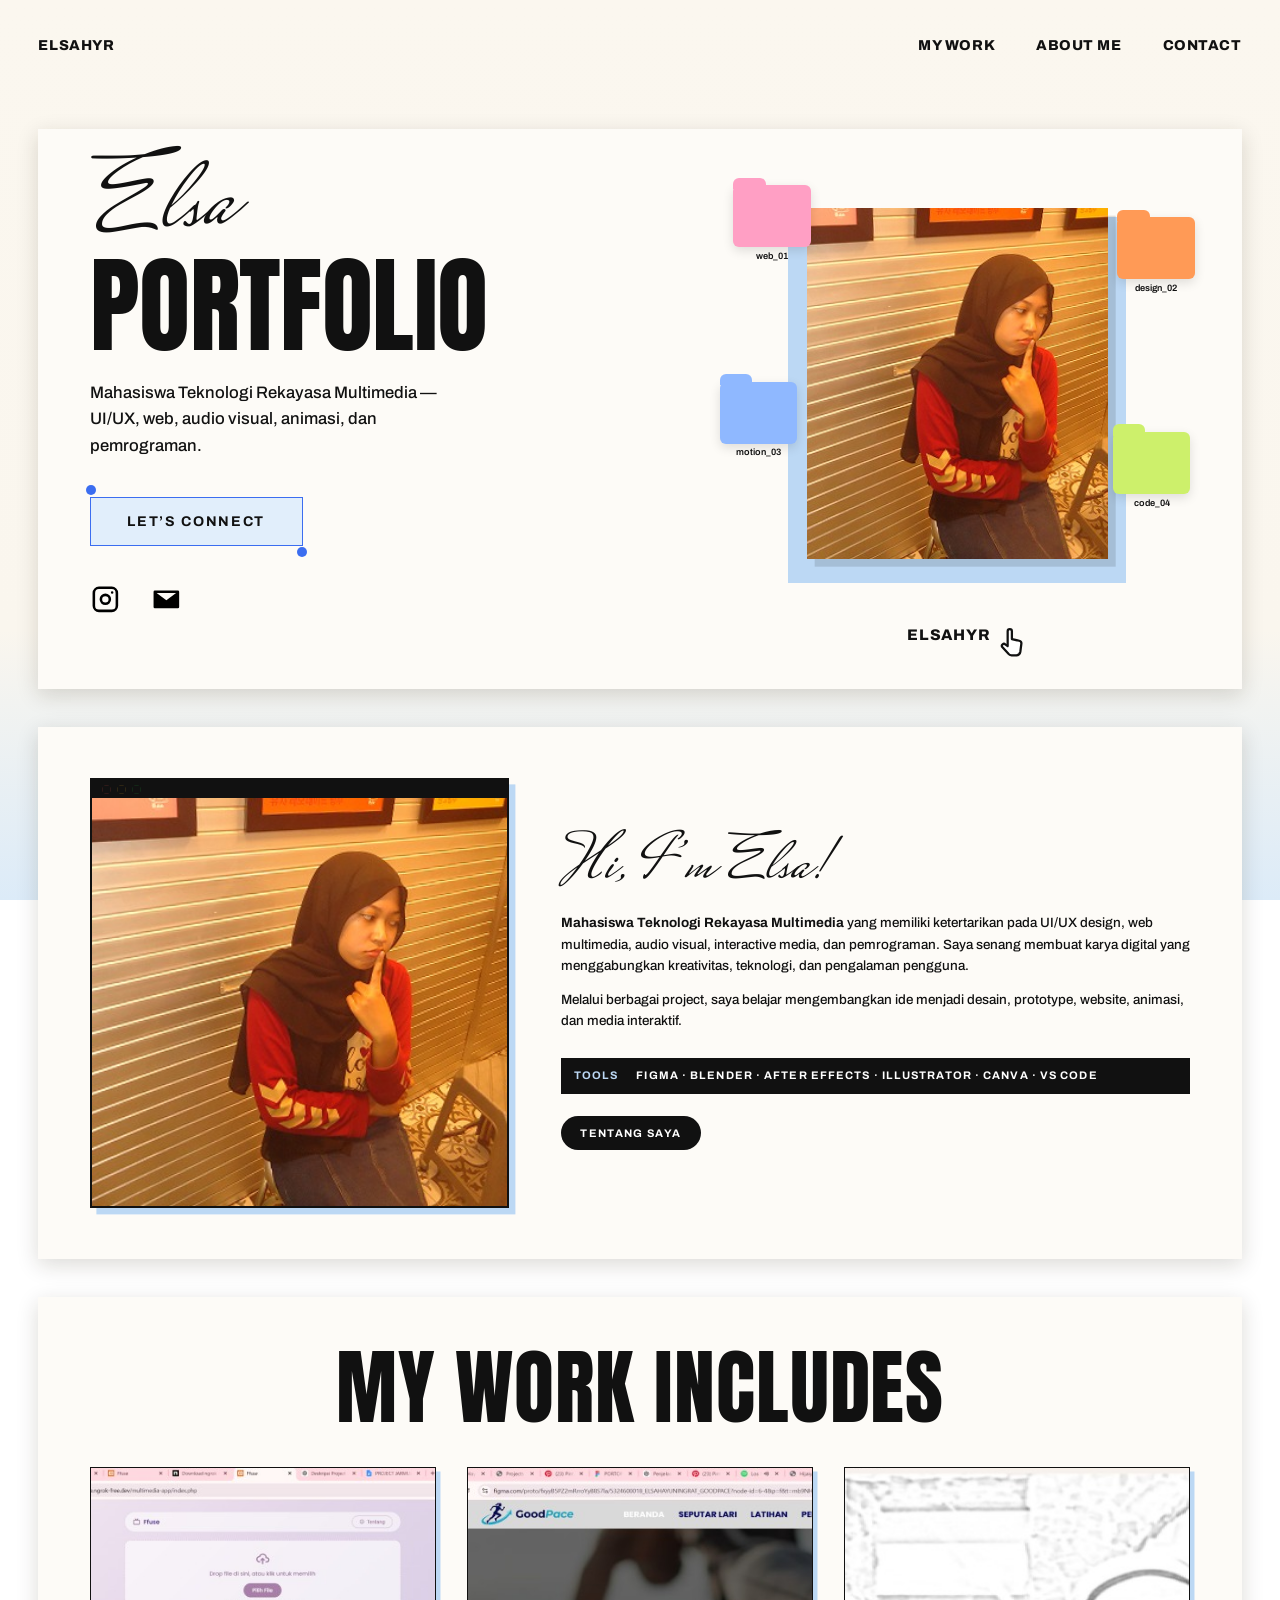
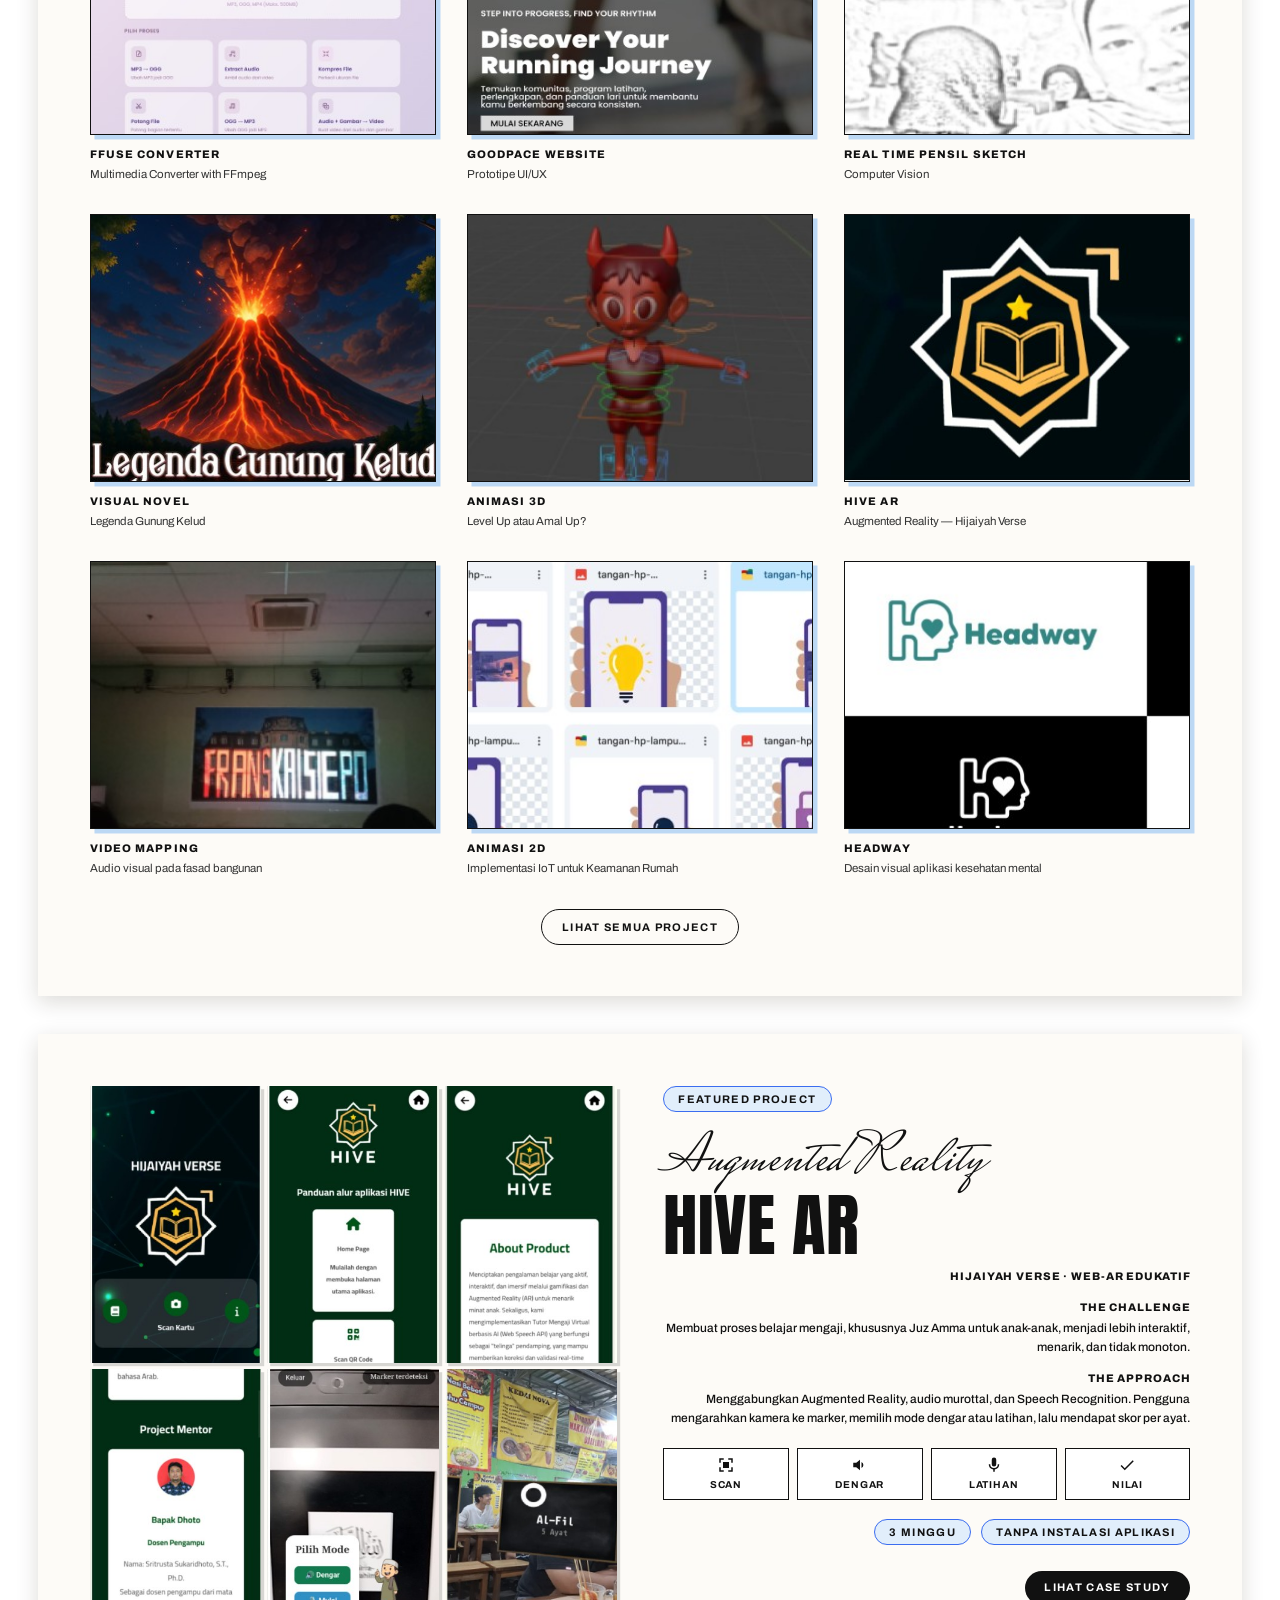
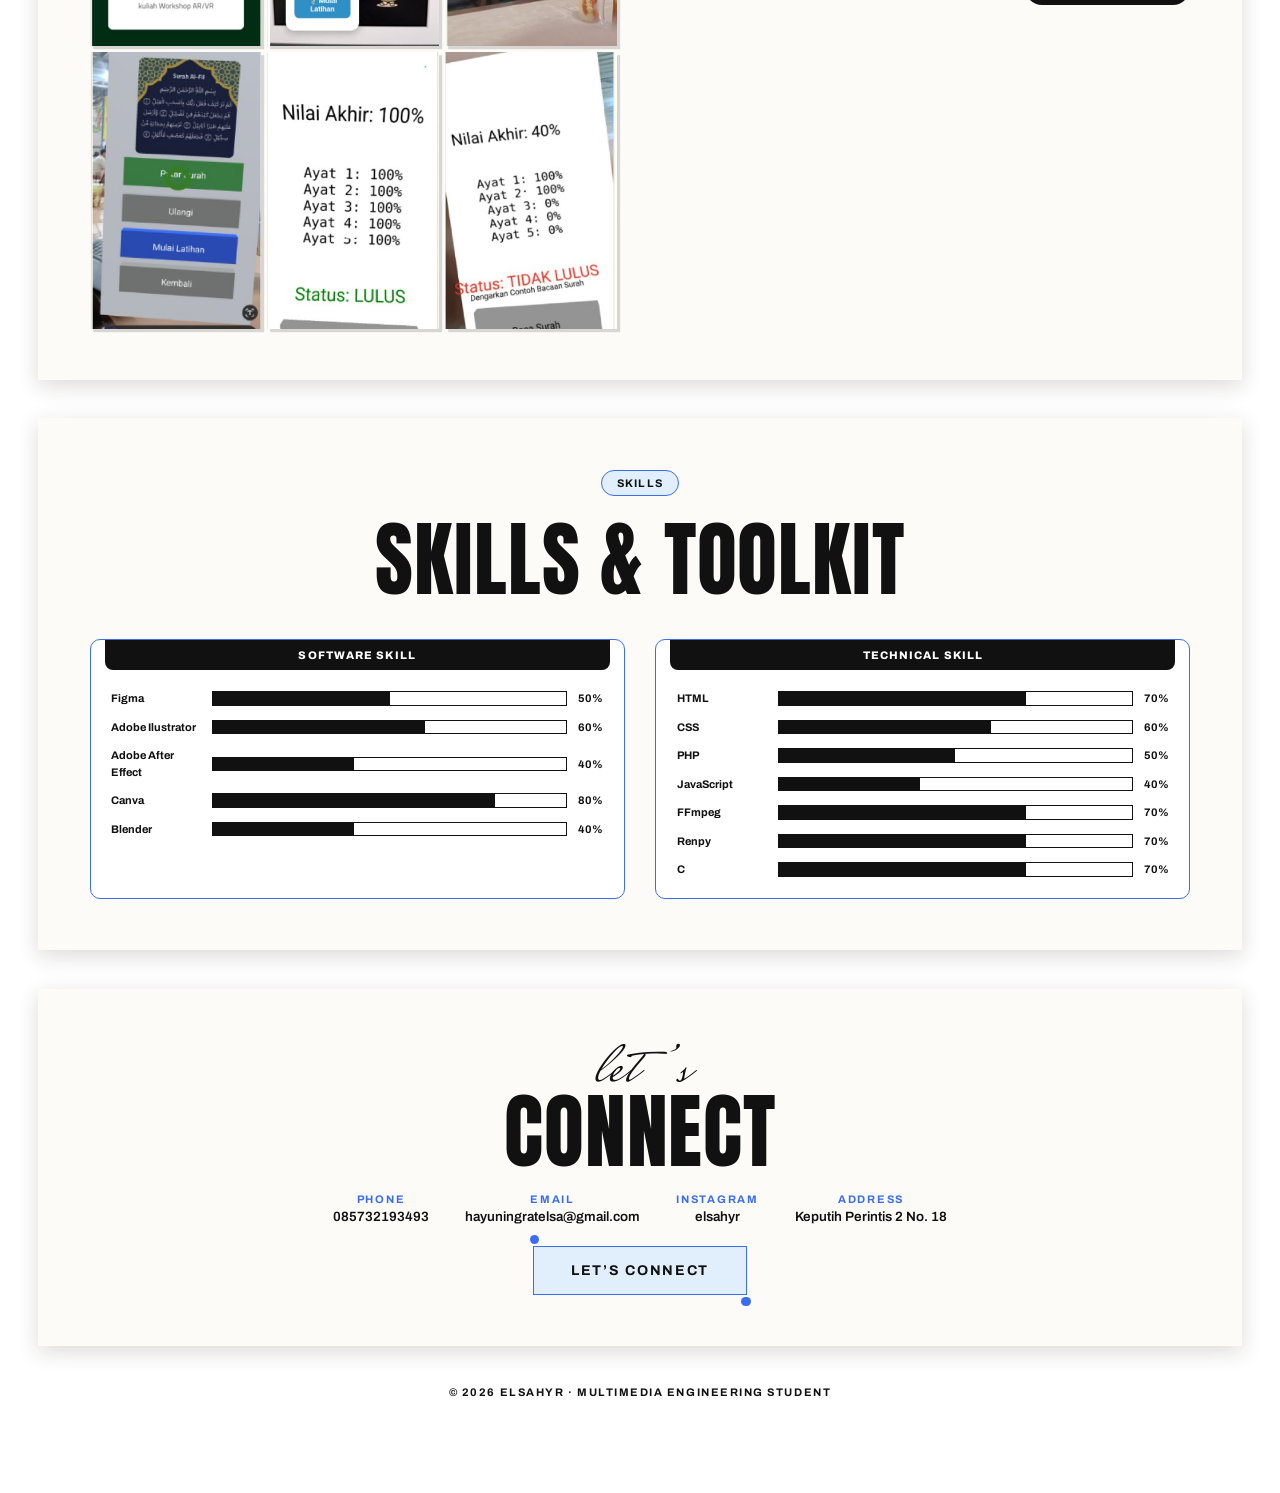
==== index.html @ 7fb34f81 "first commit" ====
<!DOCTYPE html>
<html lang="id">
<head>
<meta charset="UTF-8">
<meta name="viewport" content="width=device-width, initial-scale=1">
<title>Elsa — Portofolio Multimedia</title>
<link rel="preconnect" href="https://fonts.googleapis.com">
<link rel="preconnect" href="https://fonts.gstatic.com" crossorigin>
<link href="https://fonts.googleapis.com/css2?family=Anton&family=Archivo:wght@400;500;600;700;800&family=Mrs+Saint+Delafield&display=swap" rel="stylesheet">
<link rel="stylesheet" href="css/style.css">
<script>document.documentElement.classList.add("js")</script>
</head>
<body>
<div class="wrap">
<div class="page">
<div class="sheet" style="padding-bottom:0;background:none;box-shadow:none;padding:0">
  <header class="nav">
    <a class="brand" href="index.html">ELSAHYR</a>
    <button class="nav-toggle" aria-label="Buka menu" aria-expanded="false"><span></span></button>
    <nav id="menu">
      <a href="projects.html">My Work</a>
      <a href="about.html">About Me</a>
      <a href="about.html#contact">Contact</a>
    </nav>
  </header>
</div>

<section class="sheet hero reveal">
  <div>
    <div class="title"><span class="script">Elsa</span><h1 class="h-xl">PORTFOLIO</h1></div>
    <p class="copy">Mahasiswa Teknologi Rekayasa Multimedia — UI/UX, web, audio visual, animasi, dan pemrograman.</p>
    <a class="btn-pin" href="about.html#contact">Let’s Connect</a>
    <div class="social"><a href="https://www.instagram.com/elsahyr" target="_blank" rel="noopener" aria-label="Instagram"><svg viewBox="0 0 24 24"><path d="M7 2h10a5 5 0 0 1 5 5v10a5 5 0 0 1-5 5H7a5 5 0 0 1-5-5V7a5 5 0 0 1 5-5zm0 2a3 3 0 0 0-3 3v10a3 3 0 0 0 3 3h10a3 3 0 0 0 3-3V7a3 3 0 0 0-3-3H7zm5 3.5A4.5 4.5 0 1 1 7.5 12 4.5 4.5 0 0 1 12 7.5zm0 2A2.5 2.5 0 1 0 14.5 12 2.5 2.5 0 0 0 12 9.5zM17.3 5.7a1 1 0 1 1-1 1 1 1 0 0 1 1-1z"/></svg></a><a href="mailto:hayuningratelsa@gmail.com" aria-label="Email"><svg viewBox="0 0 24 24"><path d="M3 5h18a1 1 0 0 1 1 1v12a1 1 0 0 1-1 1H3a1 1 0 0 1-1-1V6a1 1 0 0 1 1-1zm1.4 2L12 12.6 19.6 7z"/></svg></a></div>
  </div>
  <div class="stage">
    <div class="block"></div>
    <img class="me" src="assets/img/ui/about-photo.jpg" alt="Foto Elsa" style="object-position:45% 40%">
    <a class="folder f1" href="projects.html#web"><i></i><span>web_01</span></a>
    <a class="folder f2" href="projects.html#design"><i></i><span>design_02</span></a>
    <a class="folder f3" href="projects.html#motion"><i></i><span>motion_03</span></a>
    <a class="folder f4" href="projects.html#code"><i></i><span>code_04</span></a>
    <div class="label">ELSAHYR <svg viewBox="0 0 24 24" fill="none" stroke="#111" stroke-width="1.6" stroke-linejoin="round"><path d="M9 11V4.5a1.5 1.5 0 0 1 3 0V10l5.2 1.2a2 2 0 0 1 1.5 2.3L18 19a3 3 0 0 1-3 2.5h-3.2a3 3 0 0 1-2.4-1.2L5 15.5a1.5 1.5 0 0 1 2.3-1.8L9 15z" fill="#fff"/></svg></div>
  </div>
</section>

<section class="sheet intro reveal">
  <div class="window"><div class="bar"><i></i><i></i><i></i></div><img src="assets/img/ui/about-photo.jpg" alt="Elsa"></div>
  <div>
    <span class="script">Hi, I’m Elsa!</span>
    <p class="copy"><b>Mahasiswa Teknologi Rekayasa Multimedia</b> yang memiliki ketertarikan pada UI/UX design, web multimedia, audio visual, interactive media, dan pemrograman. Saya senang membuat karya digital yang menggabungkan kreativitas, teknologi, dan pengalaman pengguna.</p>
    <p class="copy">Melalui berbagai project, saya belajar mengembangkan ide menjadi desain, prototype, website, animasi, dan media interaktif.</p>
    <div class="chipbar"><b>Tools</b> Figma · Blender · After Effects · Illustrator · Canva · VS Code</div>
    <p style="margin-top:1.4em"><a class="btn" href="about.html">Tentang saya</a></p>
  </div>
</section>

<section class="sheet reveal" id="work">
  <div class="sec-title"><h2 class="h-xl">MY WORK INCLUDES</h2></div>
  <div class="work"><a class="wcard" data-cat="web" href="project.html?id=ffuse"><div class="im"><img src="assets/img/thumbs/ffuse.jpg" alt="FFUSE Converter" loading="lazy"></div><h3>FFUSE Converter</h3><p>Multimedia Converter with FFmpeg</p></a><a class="wcard" data-cat="design" href="project.html?id=goodpace"><div class="im"><img src="assets/img/thumbs/goodpace.jpg" alt="GoodPace Website" loading="lazy"></div><h3>GoodPace Website</h3><p>Prototipe UI/UX</p></a><a class="wcard" data-cat="code" href="project.html?id=pencil"><div class="im"><img src="assets/img/thumbs/pencil.jpg" alt="Real Time Pensil Sketch" loading="lazy"></div><h3>Real Time Pensil Sketch</h3><p>Computer Vision</p></a><a class="wcard" data-cat="code" href="project.html?id=visnov"><div class="im"><img src="assets/img/thumbs/visnov.jpg" alt="Visual Novel" loading="lazy"></div><h3>Visual Novel</h3><p>Legenda Gunung Kelud</p></a><a class="wcard" data-cat="motion" href="project.html?id=anim3d"><div class="im"><img src="assets/img/thumbs/anim3d.jpg" alt="Animasi 3D" loading="lazy"></div><h3>Animasi 3D</h3><p>Level Up atau Amal Up?</p></a><a class="wcard" data-cat="web" href="project.html?id=hive"><div class="im"><img src="assets/img/thumbs/hive.jpg" alt="HIVE AR" loading="lazy"></div><h3>HIVE AR</h3><p>Augmented Reality — Hijaiyah Verse</p></a><a class="wcard" data-cat="motion" href="project.html?id=vidmap"><div class="im"><img src="assets/img/thumbs/vidmap.jpg" alt="Video Mapping" loading="lazy"></div><h3>Video Mapping</h3><p>Audio visual pada fasad bangunan</p></a><a class="wcard" data-cat="motion" href="project.html?id=anim2d"><div class="im"><img src="assets/img/thumbs/anim2d.jpg" alt="Animasi 2D" loading="lazy"></div><h3>Animasi 2D</h3><p>Implementasi IoT untuk Keamanan Rumah</p></a><a class="wcard" data-cat="design" href="project.html?id=headway"><div class="im"><img src="assets/img/thumbs/headway.jpg" alt="Headway" loading="lazy"></div><h3>Headway</h3><p>Desain visual aplikasi kesehatan mental</p></a></div>
  <p style="text-align:center;margin-top:2em"><a class="btn line" href="projects.html">Lihat semua project</a></p>
</section>

<section class="sheet case reveal">
  <div class="grid3"><img src="assets/img/results/hive-2.jpg" alt="Tampilan aplikasi HIVE" loading="lazy"><img src="assets/img/results/hive-3.jpg" alt="Tampilan aplikasi HIVE" loading="lazy"><img src="assets/img/results/hive-4.jpg" alt="Tampilan aplikasi HIVE" loading="lazy"><img src="assets/img/results/hive-5.jpg" alt="Tampilan aplikasi HIVE" loading="lazy"><img src="assets/img/results/hive-7.jpg" alt="Tampilan aplikasi HIVE" loading="lazy"><img src="assets/img/results/hive-8.jpg" alt="Tampilan aplikasi HIVE" loading="lazy"><img src="assets/img/results/hive-9.jpg" alt="Tampilan aplikasi HIVE" loading="lazy"><img src="assets/img/results/hive-12.jpg" alt="Tampilan aplikasi HIVE" loading="lazy"><img src="assets/img/results/hive-13.jpg" alt="Tampilan aplikasi HIVE" loading="lazy"></div>
  <div>
    <span class="pill">Featured project</span>
    <div class="head"><span class="script">Augmented Reality</span><h2 class="h-xl">HIVE AR</h2></div>
    <p class="copy" style="text-align:right;font-weight:800;letter-spacing:.08em;text-transform:uppercase;font-size:var(--t-small)">Hijaiyah Verse · Web-AR edukatif</p>
    <h4>The challenge</h4>
    <p class="copy">Membuat proses belajar mengaji, khususnya Juz Amma untuk anak-anak, menjadi lebih interaktif, menarik, dan tidak monoton.</p>
    <h4>The approach</h4>
    <p class="copy">Menggabungkan Augmented Reality, audio murottal, dan Speech Recognition. Pengguna mengarahkan kamera ke marker, memilih mode dengar atau latihan, lalu mendapat skor per ayat.</p>
    <ul class="steps"><li><svg viewBox="0 0 24 24"><path d="M3 3h6v2H5v4H3zM15 3h6v6h-2V5h-4zM3 15h2v4h4v2H3zM19 15h2v6h-6v-2h4zM8 8h8v8H8z"/></svg>Scan</li><li><svg viewBox="0 0 24 24"><path d="M3 9v6h4l5 4V5L7 9zm13.5 3a4.5 4.5 0 0 0-2.5-4v8a4.5 4.5 0 0 0 2.5-4z"/></svg>Dengar</li><li><svg viewBox="0 0 24 24"><path d="M12 14a3 3 0 0 0 3-3V5a3 3 0 0 0-6 0v6a3 3 0 0 0 3 3zm5-3a5 5 0 0 1-10 0H5a7 7 0 0 0 6 6.9V21h2v-3.1A7 7 0 0 0 19 11z"/></svg>Latihan</li><li><svg viewBox="0 0 24 24"><path d="M9 16.2 4.8 12l-1.4 1.4L9 19 21 7l-1.4-1.4z"/></svg>Nilai</li></ul>
    <div class="pills"><span class="pill">3 Minggu</span><span class="pill">Tanpa instalasi aplikasi</span></div>
    <p style="text-align:right;margin-top:1.6em"><a class="btn" href="project.html?id=hive">Lihat case study</a></p>
  </div>
</section>

<section class="sheet reveal">
  <div class="sec-title"><span class="pill">Skills</span><h2 class="h-xl" style="margin-top:.3em">SKILLS &amp; TOOLKIT</h2></div>
  <div class="charts">
    <div class="chart"><h3>Software skill</h3><div class="rows"><div class="bar"><b>Figma</b><i style="--v:50%"></i><span>50%</span></div><div class="bar"><b>Adobe Ilustrator</b><i style="--v:60%"></i><span>60%</span></div><div class="bar"><b>Adobe After Effect</b><i style="--v:40%"></i><span>40%</span></div><div class="bar"><b>Canva</b><i style="--v:80%"></i><span>80%</span></div><div class="bar"><b>Blender</b><i style="--v:40%"></i><span>40%</span></div></div></div>
    <div class="chart"><h3>Technical skill</h3><div class="rows"><div class="bar"><b>HTML</b><i style="--v:70%"></i><span>70%</span></div><div class="bar"><b>CSS</b><i style="--v:60%"></i><span>60%</span></div><div class="bar"><b>PHP</b><i style="--v:50%"></i><span>50%</span></div><div class="bar"><b>JavaScript</b><i style="--v:40%"></i><span>40%</span></div><div class="bar"><b>FFmpeg</b><i style="--v:70%"></i><span>70%</span></div><div class="bar"><b>Renpy</b><i style="--v:70%"></i><span>70%</span></div><div class="bar"><b>C</b><i style="--v:70%"></i><span>70%</span></div></div></div>
  </div>
</section>
<section class="sheet contact reveal" id="contact">
  <span class="script" style="font-size:clamp(40px,5vw,76px)">let’s</span>
  <h2 class="h-xl" style="margin-top:-.15em">CONNECT</h2>
  <ul>
    <li><b>Phone</b><a href="tel:+6285732193493">085732193493</a></li>
    <li><b>Email</b><a href="mailto:hayuningratelsa@gmail.com">hayuningratelsa@gmail.com</a></li>
    <li><b>Instagram</b><a href="https://www.instagram.com/elsahyr" target="_blank" rel="noopener">elsahyr</a></li>
    <li><b>Address</b><span>Keputih Perintis 2 No. 18</span></li>
  </ul>
  <a class="btn-pin" href="mailto:hayuningratelsa@gmail.com">Let’s Connect</a>
</section>

<footer>© 2026 elsahyr · Multimedia Engineering Student</footer>
</div></div>
<script src="js/main.js"></script>
</body>
</html>
---- css/style.css ----
/* =====================================================
   PORTOFOLIO ELSAHYR — style.css (gaya editorial krem + hitam + biru)
   ===================================================== */
:root {
  --bg: #faf6ee;
  --card: #fdfbf7;
  --ink: #111111;
  --blue: #3b6df0;
  --sky: #bcd8f4;
  --sky-soft: #e1eefb;
  --f-head: "Anton", "Bebas Neue", Impact, "Arial Narrow", sans-serif;
  --f-body: "Archivo", "Montserrat", sans-serif;
  --f-script: "Mrs Saint Delafield", "Dancing Script", cursive;
  --pad: clamp(16px, 4vw, 64px);
  --t-body: clamp(13px, 1.05vw, 16px);
  --t-small: clamp(11px, .82vw, 13px);
  --shadow: 0 .5vw 1.6vw rgba(40, 30, 10, .16);
}
* { box-sizing: border-box; margin: 0; padding: 0; }
html { scroll-behavior: smooth; }
body { font-family: var(--f-body); color: var(--ink); line-height: 1.5; overflow-x: hidden;
  background: linear-gradient(#fbf7ef 0, #faf6ee 70%, #dcebf8 100%) fixed; }
img { max-width: 100%; display: block; }
a { color: inherit; text-decoration: none; }
ul { list-style: none; }
.js .reveal { opacity: 0; transform: translateY(22px); transition: opacity .7s ease, transform .7s ease; }
.js .reveal.in { opacity: 1; transform: none; }

/* ---------- tata letak ---------- */
.wrap { width: min(1240px, 94vw); margin: 0 auto; }
.page { display: grid; gap: clamp(18px, 3vw, 44px); padding: clamp(14px, 2.4vw, 34px) 0 clamp(30px, 5vw, 70px); }
.sheet { background: var(--card); box-shadow: var(--shadow); padding: var(--pad); position: relative; }
.copy { font-size: var(--t-body); line-height: 1.6; font-weight: 500; }
.copy + .copy { margin-top: .9em; }
.h-xl { font-family: var(--f-head); font-weight: 400; text-transform: uppercase; line-height: .98; letter-spacing: .01em; font-size: clamp(40px, 6.4vw, 92px); }
.h-lg { font-family: var(--f-head); font-weight: 400; text-transform: uppercase; line-height: 1; font-size: clamp(30px, 4vw, 58px); }
.script { font-family: var(--f-script); font-weight: 400; line-height: 1; }
.pill { display: inline-block; background: var(--sky-soft); border: 1.5px solid var(--blue); border-radius: 99px; padding: .35em 1.3em; font-weight: 700; font-size: var(--t-small); letter-spacing: .12em; text-transform: uppercase; }

/* tombol dengan "pin" biru */
.btn-pin { position: relative; display: inline-block; background: var(--sky-soft); border: 1.5px solid var(--blue); padding: .9em 2.6em; font-weight: 700; letter-spacing: .12em; text-transform: uppercase; font-size: clamp(12px, 1.1vw, 17px); transition: background .2s, transform .2s; }
.btn-pin::before, .btn-pin::after { content: ""; position: absolute; width: .7em; height: .7em; border-radius: 50%; background: var(--blue); }
.btn-pin::before { left: -.35em; top: -.9em; } .btn-pin::after { right: -.35em; bottom: -.9em; }
.btn-pin:hover { background: var(--sky); transform: translateY(-2px); }
.btn { display: inline-block; background: var(--ink); color: #fff; border-radius: 99px; padding: .8em 1.8em; font-weight: 700; font-size: var(--t-small); letter-spacing: .12em; text-transform: uppercase; transition: transform .2s, background .2s; }
.btn:hover { background: var(--blue); transform: translateY(-2px); }
.btn.line { background: transparent; color: var(--ink); border: 1.5px solid var(--ink); } .btn.line:hover { background: var(--ink); color: #fff; }

/* ---------- navbar ---------- */
.nav { display: flex; align-items: center; justify-content: space-between; gap: 20px; padding-bottom: clamp(16px, 2.4vw, 34px); font-weight: 800; letter-spacing: .04em; text-transform: uppercase; font-size: clamp(12px, 1.12vw, 17px); position: relative; z-index: 5; }
.nav nav { display: flex; gap: clamp(18px, 3.2vw, 52px); }
.nav nav a { position: relative; padding: 4px 0; }
.nav nav a::after { content: ""; position: absolute; left: 0; bottom: 0; height: 2px; width: 0; background: var(--blue); transition: width .25s; }
.nav nav a:hover::after, .nav nav a.active::after { width: 100%; }
.nav-toggle { display: none; background: none; border: 0; width: 40px; height: 40px; cursor: pointer; position: relative; }
.nav-toggle span, .nav-toggle span::before, .nav-toggle span::after { content: ""; position: absolute; left: 7px; right: 7px; height: 3px; background: #000; border-radius: 2px; }
.nav-toggle span { top: 18px; } .nav-toggle span::before { top: -8px; left: 0; right: 0; } .nav-toggle span::after { top: 8px; left: 0; right: 0; }

/* ---------- hero ---------- */
.hero { display: grid; grid-template-columns: minmax(0, 1.15fr) minmax(0, .85fr); gap: 2vw; align-items: center; min-height: clamp(360px, 36vw, 520px); }
.hero .title { position: relative; margin-top: clamp(10px, 2vw, 26px); }
.hero .title .script { position: absolute; left: .4%; top: -.6em; font-size: clamp(56px, 8.4vw, 124px); transform: rotate(-4deg); z-index: 2; }
.hero .title .h-xl { font-size: clamp(50px, 8.2vw, 128px); line-height: .9; letter-spacing: -.005em; padding-top: .35em; }
.hero p.copy { max-width: 36ch; margin: clamp(14px, 2vw, 28px) 0 clamp(22px, 3vw, 40px); font-size: clamp(13px, 1.3vw, 20px); }
.social { display: flex; gap: clamp(16px, 2.4vw, 34px); margin-top: clamp(22px, 3vw, 44px); }
.social svg { width: clamp(24px, 2.4vw, 36px); height: clamp(24px, 2.4vw, 36px); fill: #000; transition: fill .2s, transform .2s; }
.social a:hover svg { fill: var(--blue); transform: translateY(-3px); }

.stage { position: relative; aspect-ratio: 1 / 1; max-width: 460px; justify-self: center; width: 100%; }
.stage .block { position: absolute; left: 12%; top: 8%; width: 74%; height: 80%; background: var(--sky); }
.stage .me { position: absolute; left: 16%; top: 6%; width: 66%; aspect-ratio: .86; object-fit: cover; box-shadow: .6vw .6vw 0 rgba(0, 0, 0, .12); transition: transform .4s; }
.stage:hover .me { transform: scale(1.02) rotate(-1deg); }
.stage .label { position: absolute; left: 38%; bottom: -2%; font-weight: 800; letter-spacing: .05em; text-transform: uppercase; font-size: clamp(12px, 1.2vw, 18px); display: flex; align-items: flex-end; gap: .3em; white-space: nowrap; }
.stage .label svg { width: 2.2em; height: 2.2em; margin-bottom: -.8em; }
.folder { position: absolute; width: 17%; display: block; text-align: center; font-size: clamp(7px, .72vw, 11px); font-weight: 600; transition: transform .25s; z-index: 3; }
.folder:hover { transform: translateY(-5px) rotate(-3deg); }
.folder i { display: block; aspect-ratio: 1.25; background: var(--c); border-radius: 6px; position: relative; box-shadow: 0 .3vw .8vw rgba(0, 0, 0, .12); }
.folder i::before { content: ""; position: absolute; left: 0; top: -12%; width: 42%; height: 18%; background: var(--c); border-radius: 6px 6px 0 0; }
.folder span { display: block; margin-top: .3em; }
.f1 { --c: #ff9fc4; left: 0; top: 1%; } .f2 { --c: #ff9a56; right: -1%; top: 8%; }
.f3 { --c: #8fb8ff; left: -3%; top: 44%; } .f4 { --c: #cdf06b; right: 0; top: 55%; }

/* ---------- Hi, I'm ---------- */
.intro { display: grid; grid-template-columns: .8fr 1.2fr; gap: clamp(18px, 4vw, 56px); align-items: center; }
.window { border: 2px solid #111; background: #fff; box-shadow: .5vw .5vw 0 var(--sky); }
.window .bar { background: #111; height: 1.6em; display: flex; gap: 6px; align-items: center; padding: 0 10px; }
.window .bar i { width: 9px; height: 9px; border-radius: 50%; background: #ff5f57; } .window .bar i:nth-child(2) { background: #febc2e; } .window .bar i:nth-child(3) { background: #28c840; }
.window img { width: 100%; aspect-ratio: 1.02; object-fit: cover; }
.intro .script { font-size: clamp(38px, 5vw, 76px); margin-bottom: .2em; display: block; }
.chipbar { background: #111; color: #fff; display: flex; flex-wrap: wrap; gap: 6px 18px; align-items: center; padding: .9em 1.2em; margin-top: clamp(16px, 2vw, 28px); font-weight: 700; font-size: var(--t-small); letter-spacing: .1em; text-transform: uppercase; }
.chipbar b { color: var(--sky); }

/* ---------- My Work Includes ---------- */
.sec-title { text-align: center; margin-bottom: clamp(18px, 3vw, 44px); }
.work { display: grid; grid-template-columns: repeat(3, 1fr); gap: clamp(14px, 2.4vw, 34px) clamp(14px, 2.4vw, 34px); }
.wcard { display: block; transition: transform .3s; }
.wcard:hover { transform: translateY(-6px); }
.wcard .im { border: 1.5px solid #111; background: #fff; aspect-ratio: 4 / 3.1; overflow: hidden; box-shadow: .35vw .35vw 0 var(--sky); }
.wcard .im img { width: 100%; height: 100%; object-fit: cover; transition: transform .5s; }
.wcard:hover .im img { transform: scale(1.06); }
.wcard h3 { font-weight: 800; font-size: var(--t-small); letter-spacing: .1em; text-transform: uppercase; margin-top: 1em; }
.wcard p { font-size: calc(var(--t-small) + .5px); color: #333; margin-top: .3em; line-height: 1.45; }
.work.big .wcard .im { aspect-ratio: 4 / 3.4; }
.filters { display: flex; flex-wrap: wrap; justify-content: center; gap: 10px; margin-bottom: clamp(18px, 3vw, 40px); }
.chip { background: transparent; border: 1.5px solid #111; border-radius: 99px; padding: .5em 1.3em; font: 700 var(--t-small) var(--f-body); letter-spacing: .12em; text-transform: uppercase; cursor: pointer; transition: all .2s; color: #111; }
.chip:hover, .chip.on { background: var(--sky); border-color: var(--blue); }
.wcard.hide { display: none; }

/* ---------- Case study (fitur) ---------- */
.case { display: grid; grid-template-columns: 1fr 1fr; gap: clamp(18px, 3.6vw, 52px); align-items: start; }
.case .grid3 { display: grid; grid-template-columns: repeat(3, 1fr); gap: 6px; }
.case .grid3 img { width: 100%; aspect-ratio: .62; object-fit: cover; box-shadow: .25vw .25vw 0 rgba(0, 0, 0, .15); }
.case .head { position: relative; margin: clamp(40px, 4.4vw, 66px) 0 .5em; }
.case .head .script { position: absolute; left: 0; top: -.6em; font-size: clamp(34px, 4.4vw, 64px); }
.case .head .h-xl { padding-top: .35em; font-size: clamp(40px, 5.4vw, 80px); }
.case h4 { font-weight: 800; letter-spacing: .08em; text-transform: uppercase; font-size: var(--t-small); text-align: right; margin: 1.2em 0 .3em; }
.case .copy { text-align: right; font-size: calc(var(--t-small) + 1px); }
.steps { display: grid; grid-template-columns: repeat(4, 1fr); gap: 8px; margin: 1.2em 0; }
.steps li { border: 1.5px solid #111; text-align: center; padding: .7em .2em; font-weight: 700; font-size: calc(var(--t-small) - 1px); letter-spacing: .08em; text-transform: uppercase; background: #fff; }
.steps li svg { width: 1.8em; height: 1.8em; margin: 0 auto .3em; fill: #111; }
.pills { display: flex; gap: 10px; justify-content: flex-end; margin-top: .8em; flex-wrap: wrap; }

/* ---------- Skills (grafik) ---------- */
.charts { display: grid; grid-template-columns: 1fr 1fr; gap: clamp(14px, 2.4vw, 34px); }
.chart { border: 1.5px solid var(--blue); border-radius: 10px; background: #fff; overflow: hidden; }
.chart h3 { background: #111; color: #fff; font-weight: 800; letter-spacing: .1em; text-transform: uppercase; font-size: var(--t-small); text-align: center; padding: .6em; margin: 0 14px; border-radius: 0 0 8px 8px; }
.chart .rows { padding: clamp(12px, 1.6vw, 22px); display: grid; gap: .75em; }
.bar { display: grid; grid-template-columns: 8.5em 1fr 2.6em; align-items: center; gap: .7em; font-size: var(--t-small); font-weight: 700; }
.bar i { height: 1.3em; border: 1.5px solid #111; background: #fff; display: block; }
.bar i::after { content: ""; display: block; height: 100%; width: var(--v); background: #111; transform-origin: left; transform: scaleX(0); transition: transform 1s .15s cubic-bezier(.2, .7, .2, 1); }
.in .bar i::after { transform: scaleX(1); }
.bar span { text-align: right; }

/* ---------- Kontak ---------- */
.contact { text-align: center; }
.contact ul { display: flex; flex-wrap: wrap; justify-content: center; gap: 10px 36px; margin: 1.4em 0; font-weight: 600; font-size: var(--t-body); }
.contact li b { display: block; font-size: var(--t-small); letter-spacing: .16em; text-transform: uppercase; color: var(--blue); }
.contact a:hover { color: var(--blue); }

footer { text-align: center; padding: 0 0 28px; font-size: var(--t-small); font-weight: 700; letter-spacing: .14em; text-transform: uppercase; }

/* ---------- Detail project ---------- */
.d-hero { display: grid; grid-template-columns: 1.1fr .9fr; gap: clamp(18px, 3.4vw, 50px); align-items: center; }
.d-hero .head { position: relative; margin: clamp(40px, 4.6vw, 70px) 0 .6em; }
.d-hero .head .script { position: absolute; left: 0; top: -.55em; font-size: clamp(38px, 5vw, 76px); z-index: 2; }
.d-hero .head .h-xl { padding-top: .32em; font-size: clamp(44px, 7vw, 108px); }
.d-hero .cover { background: var(--sky); padding: clamp(8px, 1.4vw, 20px); box-shadow: var(--shadow); }
.d-hero .cover img { width: 100%; aspect-ratio: 1.05; object-fit: cover; }
.metas { display: grid; grid-template-columns: repeat(4, 1fr); gap: 8px; margin-top: 1.4em; }
.metas li { border: 1.5px solid #111; background: #fff; text-align: center; padding: .8em .4em; font-weight: 700; font-size: calc(var(--t-small) - .5px); letter-spacing: .05em; text-transform: uppercase; }
.metas svg { width: 1.9em; height: 1.9em; margin: 0 auto .35em; fill: #111; }
.two { display: grid; grid-template-columns: 1fr 1fr; gap: clamp(18px, 3vw, 44px); }
.two h2 { margin-bottom: .45em; }
.tools-row { display: flex; align-items: center; gap: 2vw; flex-wrap: wrap; margin-bottom: 1.1em; }
.tools-row img { max-height: clamp(54px, 7vw, 96px); width: auto; }
.tools-row .bold { font-weight: 800; font-size: var(--t-body); }
.shots { display: grid; grid-template-columns: 1fr 1fr; gap: clamp(14px, 2.4vw, 32px); }
.shot.full { grid-column: 1 / -1; }
.shot img { width: 100%; border: 1.5px solid #111; box-shadow: .35vw .35vw 0 var(--sky); cursor: zoom-in; background: #fff; transition: transform .3s; }
.shot img:hover { transform: translateY(-4px); }
.shot figcaption { margin-top: .9em; text-align: center; font-weight: 800; font-size: var(--t-small); letter-spacing: .1em; text-transform: uppercase; }
.phones { display: grid; grid-template-columns: repeat(4, 1fr); gap: clamp(10px, 1.8vw, 24px); margin-top: clamp(16px, 2.4vw, 32px); }
.phones img { width: 100%; border: 1.5px solid #111; box-shadow: .3vw .3vw 0 var(--sky); cursor: zoom-in; background: #fff; transition: transform .3s; }
.phones img:hover { transform: translateY(-4px); }
.pager { display: flex; justify-content: space-between; gap: 10px; flex-wrap: wrap; align-items: center; }
.lightbox { position: fixed; inset: 0; background: rgba(0, 0, 0, .86); z-index: 100; display: none; align-items: center; justify-content: center; padding: 3vw; cursor: zoom-out; }
.lightbox.open { display: flex; }
.lightbox img { max-width: 100%; max-height: 100%; }
.toolbox img { width: min(100%, 420px); margin: 0 auto; -webkit-mask-image: radial-gradient(ellipse at center, #000 72%, transparent 88%); mask-image: radial-gradient(ellipse at center, #000 72%, transparent 88%); }

/* ---------- responsif ---------- */
@media (max-width: 900px) {
  .nav-toggle { display: block; }
  .nav nav { position: absolute; top: 100%; left: 0; right: 0; background: var(--card); box-shadow: var(--shadow); flex-direction: column; gap: 0; max-height: 0; overflow: hidden; transition: max-height .3s; }
  .nav nav.open { max-height: 260px; }
  .nav nav a { padding: 15px 20px; border-bottom: 1px solid #eee; }
  .nav nav a::after { display: none; }
  .hero, .intro, .case, .d-hero, .two, .charts { grid-template-columns: 1fr; }
  .work { grid-template-columns: 1fr 1fr; }
  .phones { grid-template-columns: repeat(2, 1fr); }
  .stage { max-width: 380px; margin-top: 10px; }
  .metas { grid-template-columns: repeat(2, 1fr); }
  .case h4, .case .copy { text-align: left; } .pills { justify-content: flex-start; }
}
@media (max-width: 560px) {
  .work, .shots { grid-template-columns: 1fr; }
  .bar { grid-template-columns: 7em 1fr 2.4em; }
  .steps { grid-template-columns: repeat(2, 1fr); }
  .case .head .script { font-size: 38px; }
}

.metas svg, .steps li svg { display: block; }
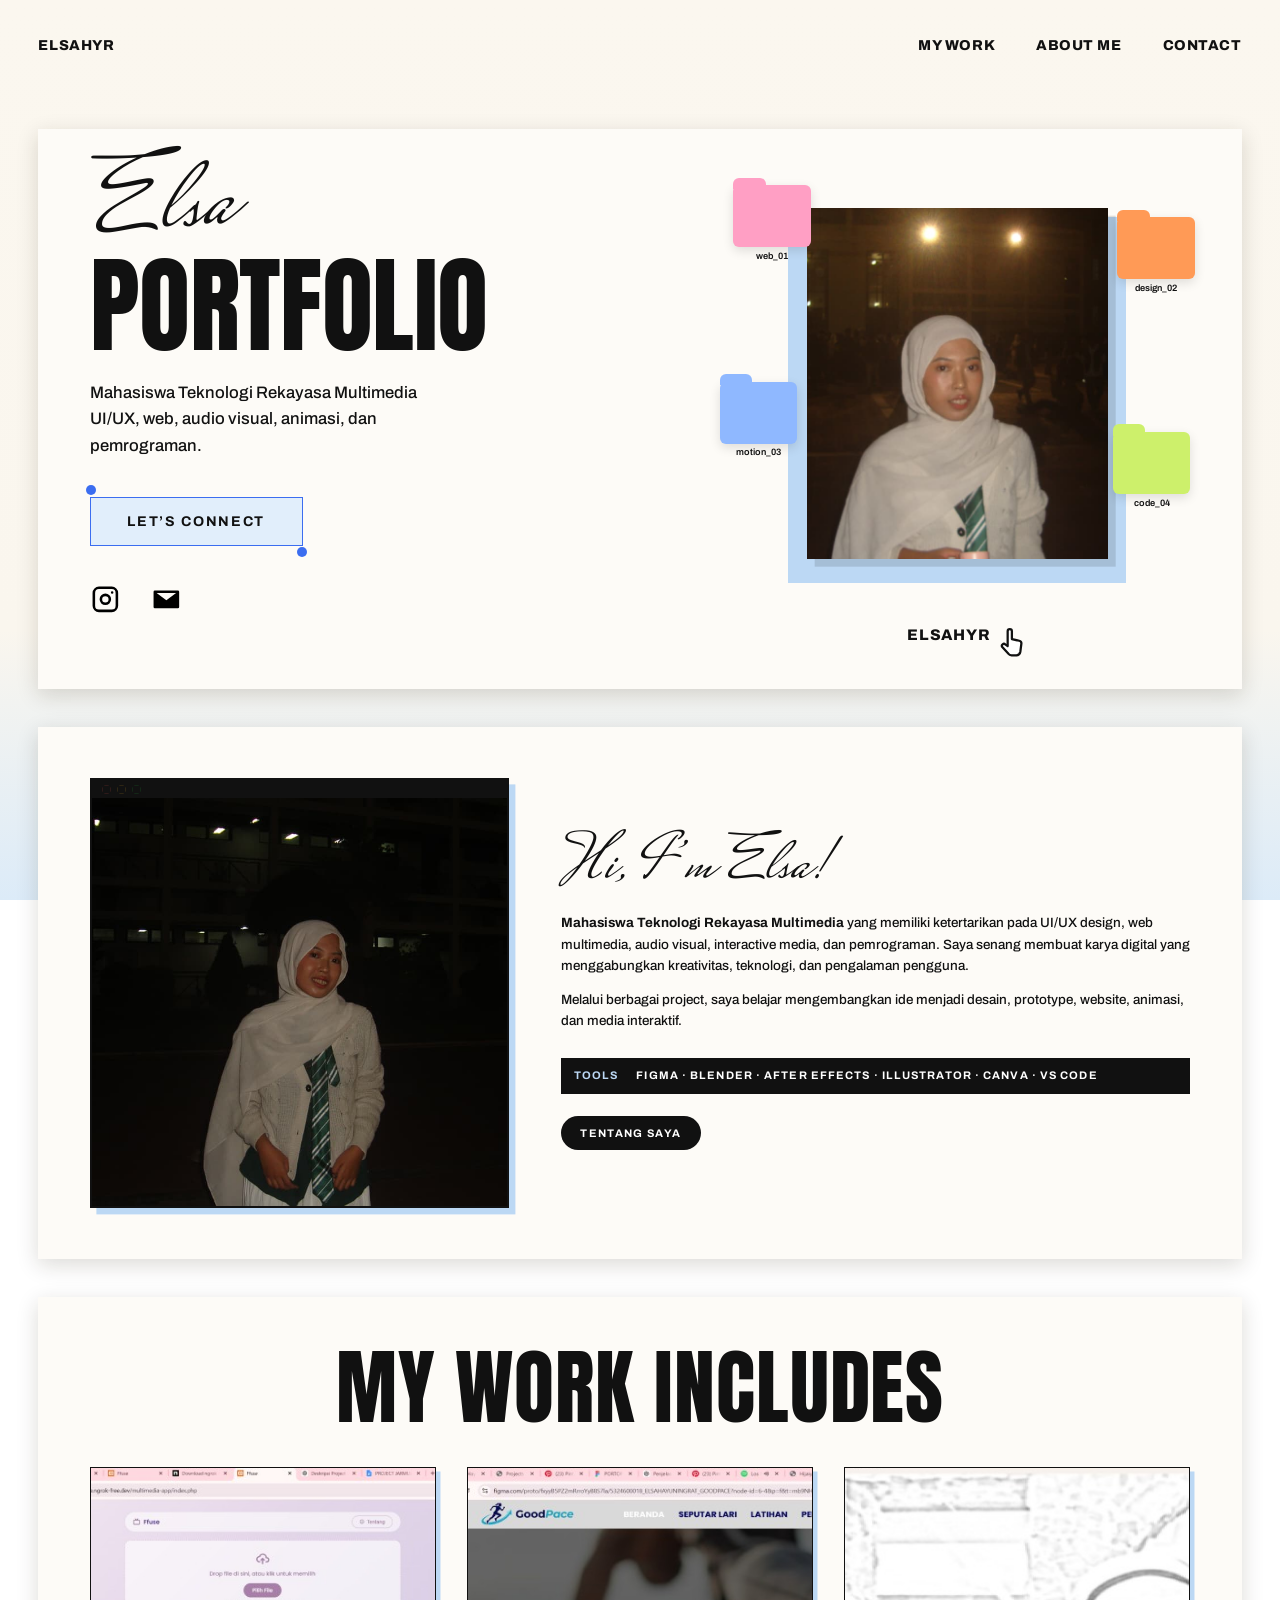
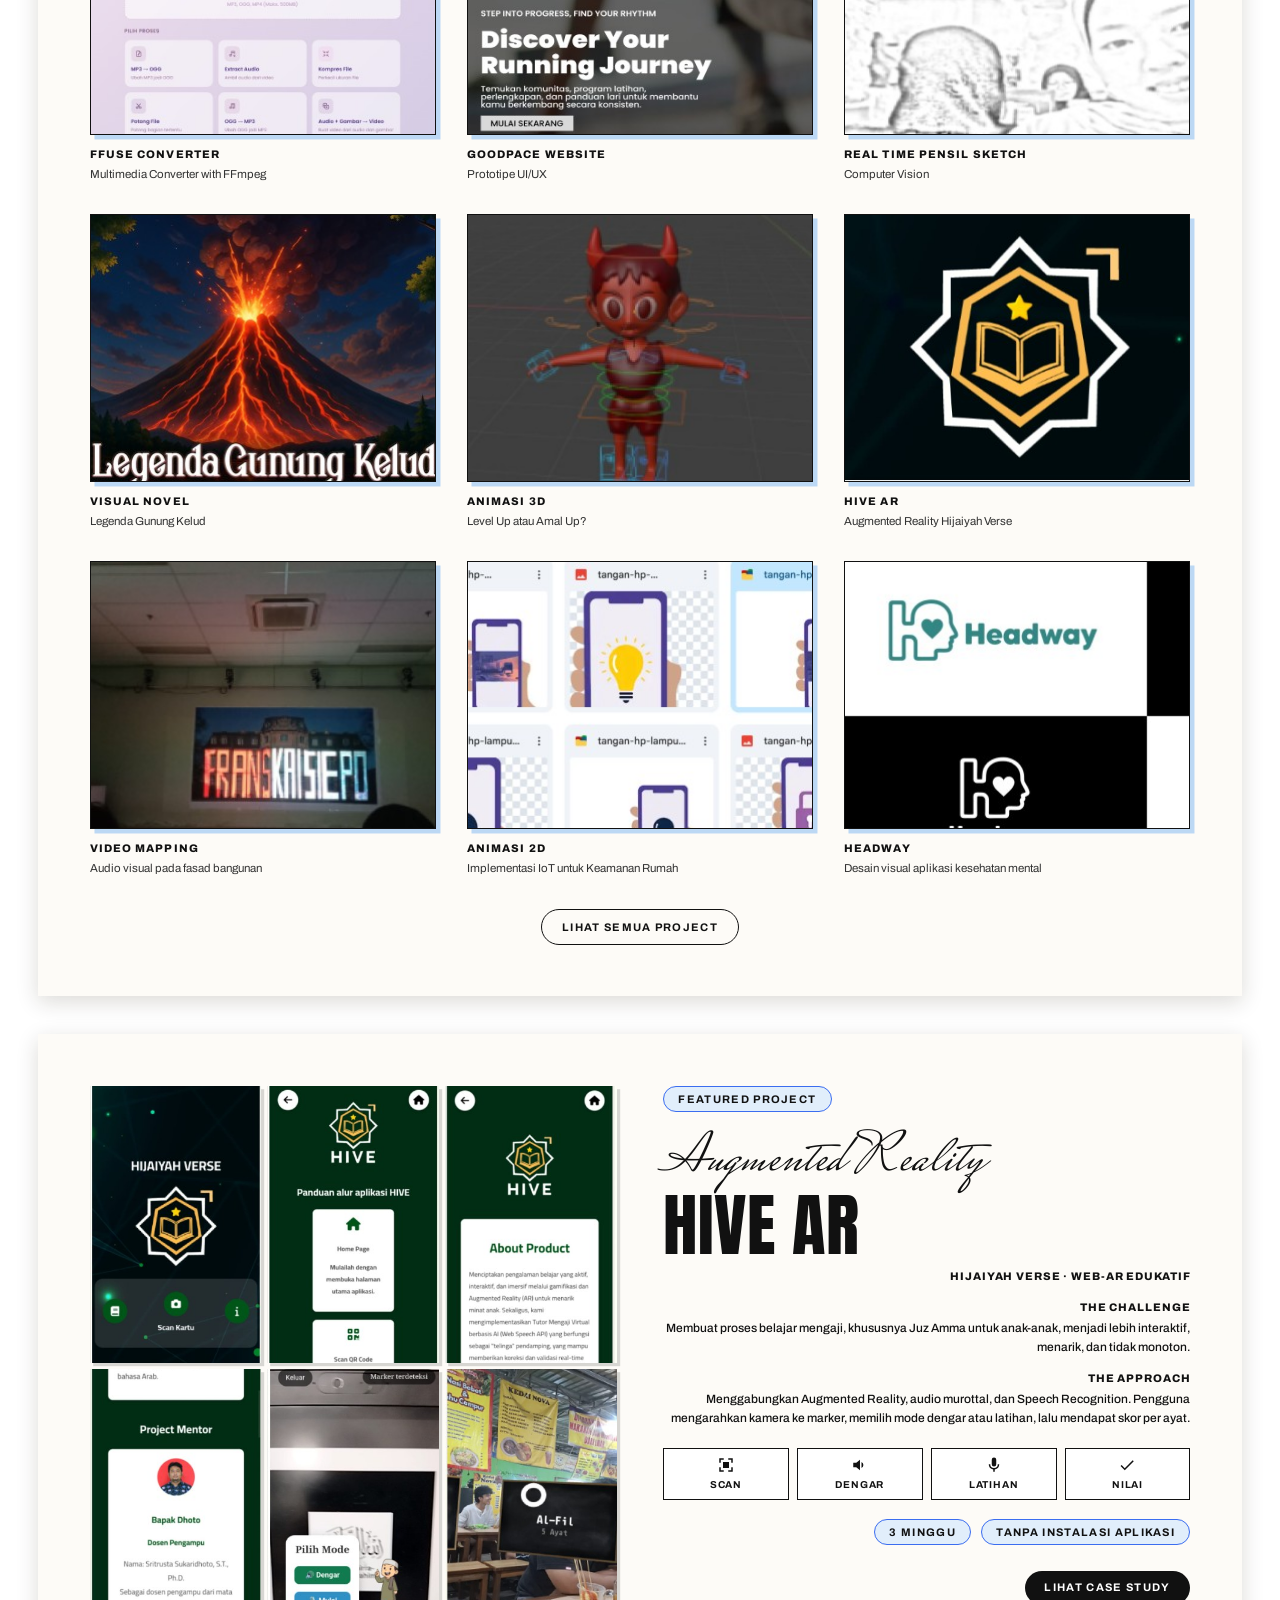
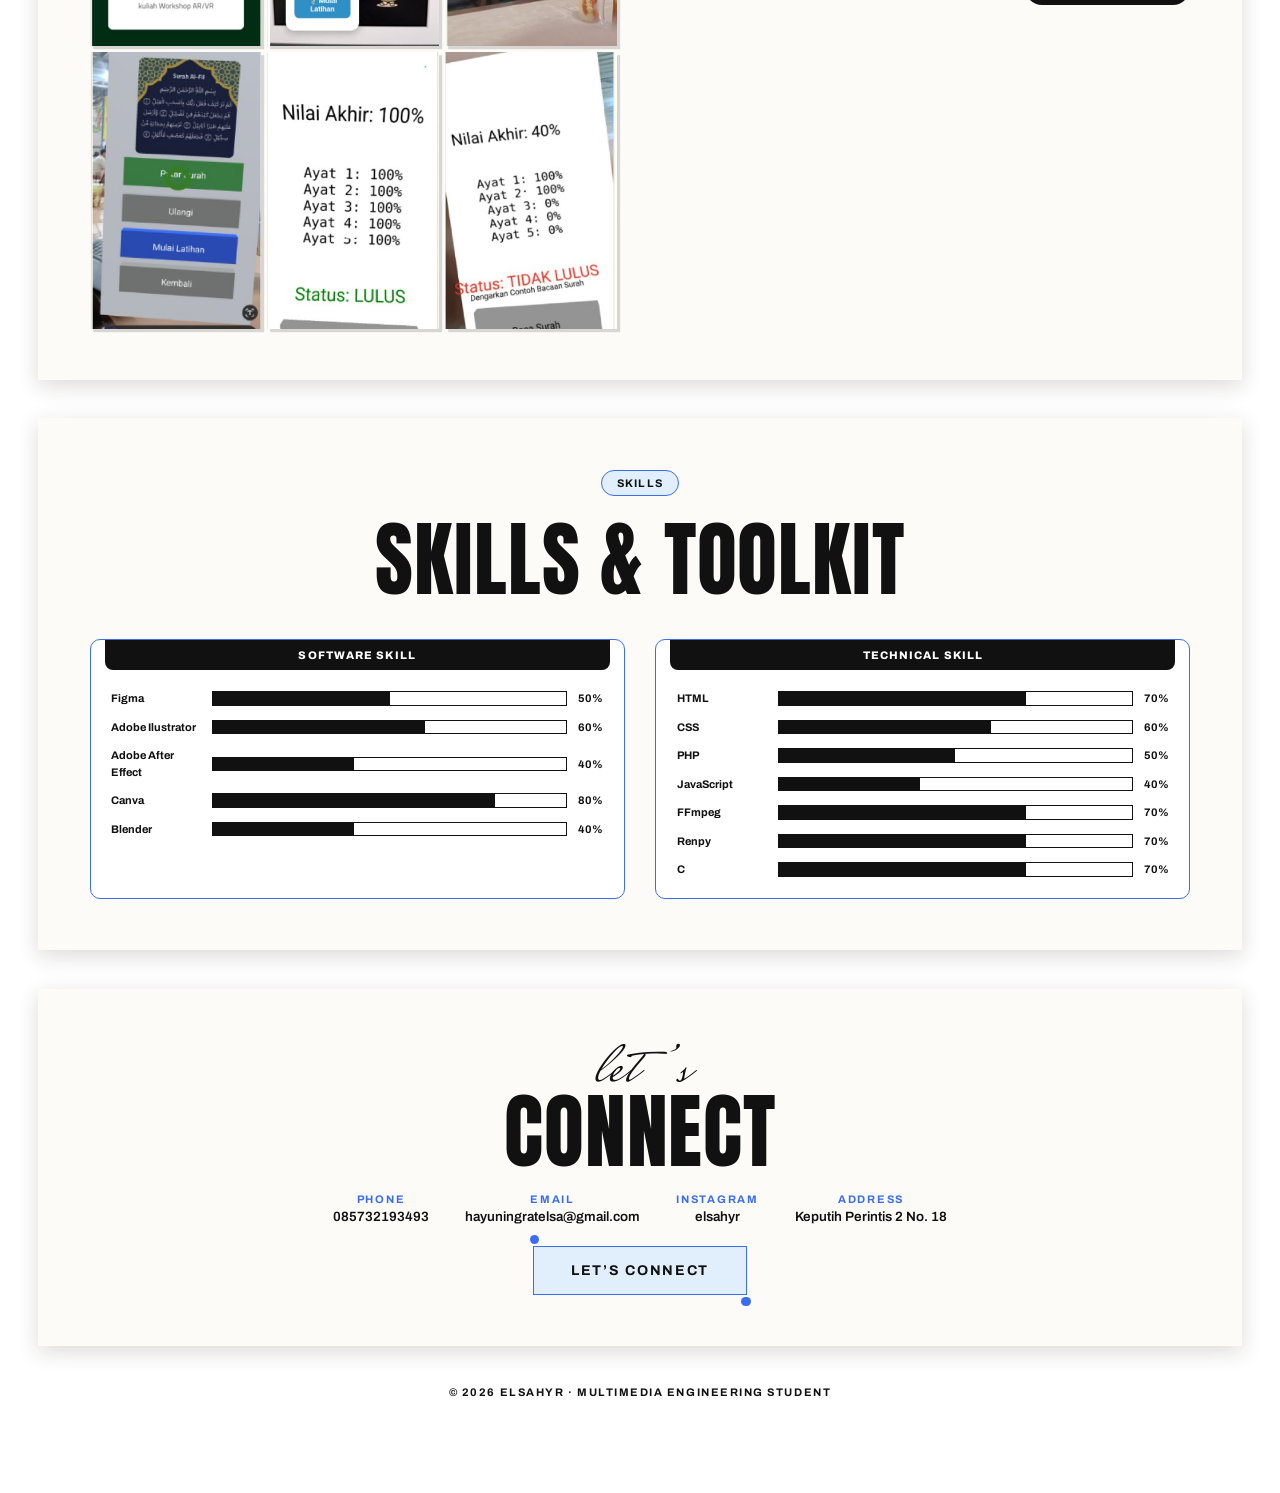
==== commit 567631b9: "update" ====
--- a/index.html
+++ b/index.html
@@ -3,7 +3,7 @@
 <head>
 <meta charset="UTF-8">
 <meta name="viewport" content="width=device-width, initial-scale=1">
-<title>Elsa — Portofolio Multimedia</title>
+<title>Elsa Portofolio</title>
 <link rel="preconnect" href="https://fonts.googleapis.com">
 <link rel="preconnect" href="https://fonts.gstatic.com" crossorigin>
 <link href="https://fonts.googleapis.com/css2?family=Anton&family=Archivo:wght@400;500;600;700;800&family=Mrs+Saint+Delafield&display=swap" rel="stylesheet">
@@ -28,13 +28,13 @@
 <section class="sheet hero reveal">
   <div>
     <div class="title"><span class="script">Elsa</span><h1 class="h-xl">PORTFOLIO</h1></div>
-    <p class="copy">Mahasiswa Teknologi Rekayasa Multimedia — UI/UX, web, audio visual, animasi, dan pemrograman.</p>
+    <p class="copy">Mahasiswa Teknologi Rekayasa Multimedia UI/UX, web, audio visual, animasi, dan pemrograman.</p>
     <a class="btn-pin" href="about.html#contact">Let’s Connect</a>
     <div class="social"><a href="https://www.instagram.com/elsahyr" target="_blank" rel="noopener" aria-label="Instagram"><svg viewBox="0 0 24 24"><path d="M7 2h10a5 5 0 0 1 5 5v10a5 5 0 0 1-5 5H7a5 5 0 0 1-5-5V7a5 5 0 0 1 5-5zm0 2a3 3 0 0 0-3 3v10a3 3 0 0 0 3 3h10a3 3 0 0 0 3-3V7a3 3 0 0 0-3-3H7zm5 3.5A4.5 4.5 0 1 1 7.5 12 4.5 4.5 0 0 1 12 7.5zm0 2A2.5 2.5 0 1 0 14.5 12 2.5 2.5 0 0 0 12 9.5zM17.3 5.7a1 1 0 1 1-1 1 1 1 0 0 1 1-1z"/></svg></a><a href="mailto:hayuningratelsa@gmail.com" aria-label="Email"><svg viewBox="0 0 24 24"><path d="M3 5h18a1 1 0 0 1 1 1v12a1 1 0 0 1-1 1H3a1 1 0 0 1-1-1V6a1 1 0 0 1 1-1zm1.4 2L12 12.6 19.6 7z"/></svg></a></div>
   </div>
   <div class="stage">
     <div class="block"></div>
-    <img class="me" src="assets/img/ui/about-photo.jpg" alt="Foto Elsa" style="object-position:45% 40%">
+    <img class="me" src="assets/img/ui/hero.jpg" alt="Foto Elsa" style="object-position:52% 22%">
     <a class="folder f1" href="projects.html#web"><i></i><span>web_01</span></a>
     <a class="folder f2" href="projects.html#design"><i></i><span>design_02</span></a>
     <a class="folder f3" href="projects.html#motion"><i></i><span>motion_03</span></a>
@@ -56,7 +56,7 @@
 
 <section class="sheet reveal" id="work">
   <div class="sec-title"><h2 class="h-xl">MY WORK INCLUDES</h2></div>
-  <div class="work"><a class="wcard" data-cat="web" href="project.html?id=ffuse"><div class="im"><img src="assets/img/thumbs/ffuse.jpg" alt="FFUSE Converter" loading="lazy"></div><h3>FFUSE Converter</h3><p>Multimedia Converter with FFmpeg</p></a><a class="wcard" data-cat="design" href="project.html?id=goodpace"><div class="im"><img src="assets/img/thumbs/goodpace.jpg" alt="GoodPace Website" loading="lazy"></div><h3>GoodPace Website</h3><p>Prototipe UI/UX</p></a><a class="wcard" data-cat="code" href="project.html?id=pencil"><div class="im"><img src="assets/img/thumbs/pencil.jpg" alt="Real Time Pensil Sketch" loading="lazy"></div><h3>Real Time Pensil Sketch</h3><p>Computer Vision</p></a><a class="wcard" data-cat="code" href="project.html?id=visnov"><div class="im"><img src="assets/img/thumbs/visnov.jpg" alt="Visual Novel" loading="lazy"></div><h3>Visual Novel</h3><p>Legenda Gunung Kelud</p></a><a class="wcard" data-cat="motion" href="project.html?id=anim3d"><div class="im"><img src="assets/img/thumbs/anim3d.jpg" alt="Animasi 3D" loading="lazy"></div><h3>Animasi 3D</h3><p>Level Up atau Amal Up?</p></a><a class="wcard" data-cat="web" href="project.html?id=hive"><div class="im"><img src="assets/img/thumbs/hive.jpg" alt="HIVE AR" loading="lazy"></div><h3>HIVE AR</h3><p>Augmented Reality — Hijaiyah Verse</p></a><a class="wcard" data-cat="motion" href="project.html?id=vidmap"><div class="im"><img src="assets/img/thumbs/vidmap.jpg" alt="Video Mapping" loading="lazy"></div><h3>Video Mapping</h3><p>Audio visual pada fasad bangunan</p></a><a class="wcard" data-cat="motion" href="project.html?id=anim2d"><div class="im"><img src="assets/img/thumbs/anim2d.jpg" alt="Animasi 2D" loading="lazy"></div><h3>Animasi 2D</h3><p>Implementasi IoT untuk Keamanan Rumah</p></a><a class="wcard" data-cat="design" href="project.html?id=headway"><div class="im"><img src="assets/img/thumbs/headway.jpg" alt="Headway" loading="lazy"></div><h3>Headway</h3><p>Desain visual aplikasi kesehatan mental</p></a></div>
+  <div class="work"><a class="wcard" data-cat="web" href="project.html?id=ffuse"><div class="im"><img src="assets/img/thumbs/ffuse.jpg" alt="FFUSE Converter" loading="lazy"></div><h3>FFUSE Converter</h3><p>Multimedia Converter with FFmpeg</p></a><a class="wcard" data-cat="design" href="project.html?id=goodpace"><div class="im"><img src="assets/img/thumbs/goodpace.jpg" alt="GoodPace Website" loading="lazy"></div><h3>GoodPace Website</h3><p>Prototipe UI/UX</p></a><a class="wcard" data-cat="code" href="project.html?id=pencil"><div class="im"><img src="assets/img/thumbs/pencil.jpg" alt="Real Time Pensil Sketch" loading="lazy"></div><h3>Real Time Pensil Sketch</h3><p>Computer Vision</p></a><a class="wcard" data-cat="code" href="project.html?id=visnov"><div class="im"><img src="assets/img/thumbs/visnov.jpg" alt="Visual Novel" loading="lazy"></div><h3>Visual Novel</h3><p>Legenda Gunung Kelud</p></a><a class="wcard" data-cat="motion" href="project.html?id=anim3d"><div class="im"><img src="assets/img/thumbs/anim3d.jpg" alt="Animasi 3D" loading="lazy"></div><h3>Animasi 3D</h3><p>Level Up atau Amal Up?</p></a><a class="wcard" data-cat="web" href="project.html?id=hive"><div class="im"><img src="assets/img/thumbs/hive.jpg" alt="HIVE AR" loading="lazy"></div><h3>HIVE AR</h3><p>Augmented Reality Hijaiyah Verse</p></a><a class="wcard" data-cat="motion" href="project.html?id=vidmap"><div class="im"><img src="assets/img/thumbs/vidmap.jpg" alt="Video Mapping" loading="lazy"></div><h3>Video Mapping</h3><p>Audio visual pada fasad bangunan</p></a><a class="wcard" data-cat="motion" href="project.html?id=anim2d"><div class="im"><img src="assets/img/thumbs/anim2d.jpg" alt="Animasi 2D" loading="lazy"></div><h3>Animasi 2D</h3><p>Implementasi IoT untuk Keamanan Rumah</p></a><a class="wcard" data-cat="design" href="project.html?id=headway"><div class="im"><img src="assets/img/thumbs/headway.jpg" alt="Headway" loading="lazy"></div><h3>Headway</h3><p>Desain visual aplikasi kesehatan mental</p></a></div>
   <p style="text-align:center;margin-top:2em"><a class="btn line" href="projects.html">Lihat semua project</a></p>
 </section>
 
